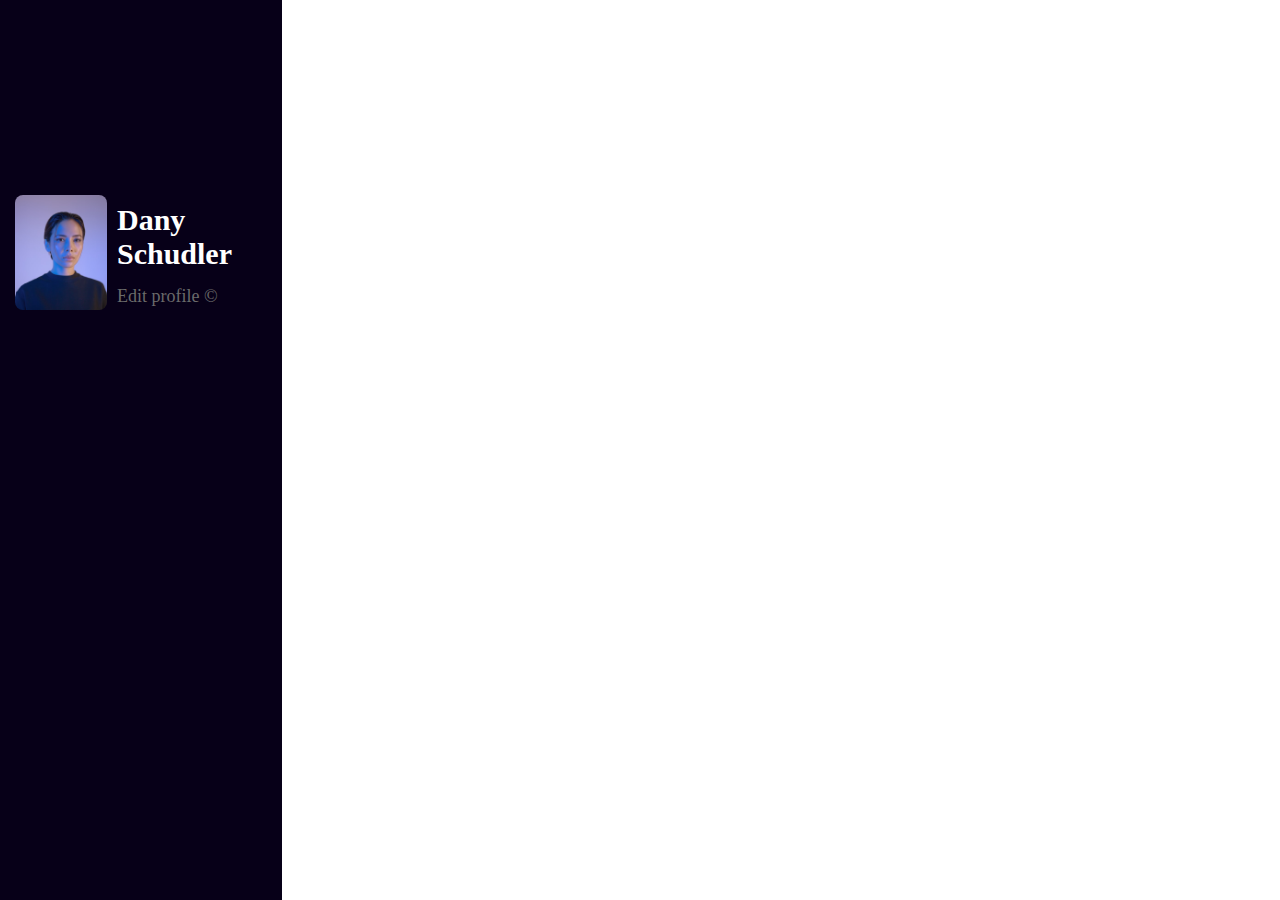
==== src/index.html @ fd9e2250 "Created a base struct for profile info" ====
<!DOCTYPE html>
<html lang="pt-br">
<head>
    <meta charset="UTF-8">
    <meta http-equiv="X-UA-Compatible" content="IE=edge">
    <meta name="viewport" content="width=device-width, initial-scale=1.0">
    <link rel="styleSheet" href="./style.css">
    <title>Music Library</title>
</head>
<body>
    <main>
        <aside class="side-bar">
            <section class="perfil-section">
                <div class="perfil-image">
                    <img src="../assets/profile.jpg" alt="Foto de perfil" />
                </div>
                <div class="perfil-info">
                    <h1>Dany Schudler</h1>
                    <p>Edit profile ©</p>
                </div>
            </section>
            <section class="menu-section">

            </section>
        </aside>
    </main>
</body>
</html>
---- src/style.css ----
* {
    margin: 0;
    padding: 0;
    box-sizing: border-box;
}

.side-bar {
    background-color: #070018;
    display: flex;
    flex-direction: column;
    height: 100vh;
    justify-content: space-around;
    width: 22%;
}

.perfil-section {
    display: flex;
    margin-left: 15px;
}

.perfil-image {
    width: 40%;
}

.perfil-image img {
    border-radius: 8px;
    width: 100%;
}

.perfil-info {
    display: flex;
    flex-direction: column;
    justify-content: space-around;
    margin-left: 10px;
}

.perfil-info h1{
    color: white;
    font-size: 30px;
}

.perfil-info p{
    color: #6A6A6A;
    font-size: 18px;
    transition: 0.5s;
}

.perfil-info p:hover{
    color: #b6b6b6;
    cursor: pointer;
}
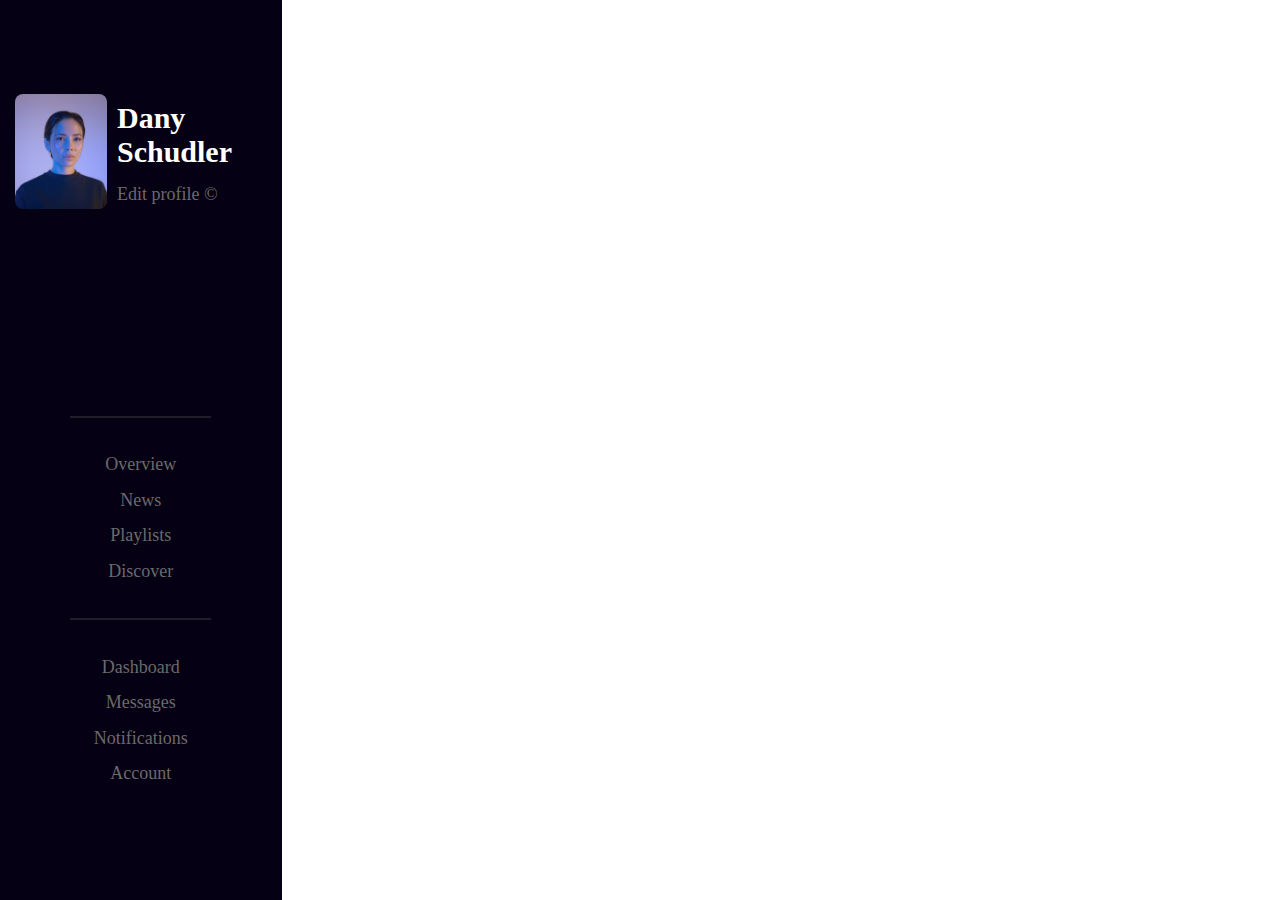
==== commit d9dac4f5: "Created a menu on the side bar" ====
--- a/src/index.html
+++ b/src/index.html
@@ -20,7 +20,20 @@
                 </div>
             </section>
             <section class="menu-section">
-
+                <hr class="menu-hr" />
+                <div class="menu-options">
+                    <p class="menu-option">Overview</p>
+                    <p class="menu-option">News</p>
+                    <p class="menu-option">Playlists</p>
+                    <p class="menu-option">Discover</p>
+                </div>
+                <hr class="menu-hr" />
+                <div class="menu-options">
+                    <p class="menu-option">Dashboard</p>
+                    <p class="menu-option">Messages</p>
+                    <p class="menu-option">Notifications</p>
+                    <p class="menu-option">Account</p>
+                </div>
             </section>
         </aside>
     </main>
--- a/src/style.css
+++ b/src/style.css
@@ -5,7 +5,7 @@
 }
 
 .side-bar {
-    background-color: #070018;
+    background-color: #060014;
     display: flex;
     flex-direction: column;
     height: 100vh;
@@ -48,4 +48,37 @@
 .perfil-info p:hover{
     color: #b6b6b6;
     cursor: pointer;
+}
+
+.menu-section {
+    align-items: center;
+    color: #6A6A6A;
+    display: flex;
+    flex-direction: column;
+    height: 45%;
+    justify-content: space-around;
+}
+
+.menu-options {
+    display: flex;
+    flex-direction: column;
+    height: 35%;
+    justify-content: space-around;
+    width: 80%;
+}
+
+.menu-option {
+    font-size: 18px;
+    text-align: center;
+    transition: 0.5s;
+}
+
+.menu-option:hover {
+    color: #b6b6b6;
+    cursor: pointer;
+}
+
+.menu-hr {
+    border: 1px solid #6a6a6a46;
+    width: 50%;
 }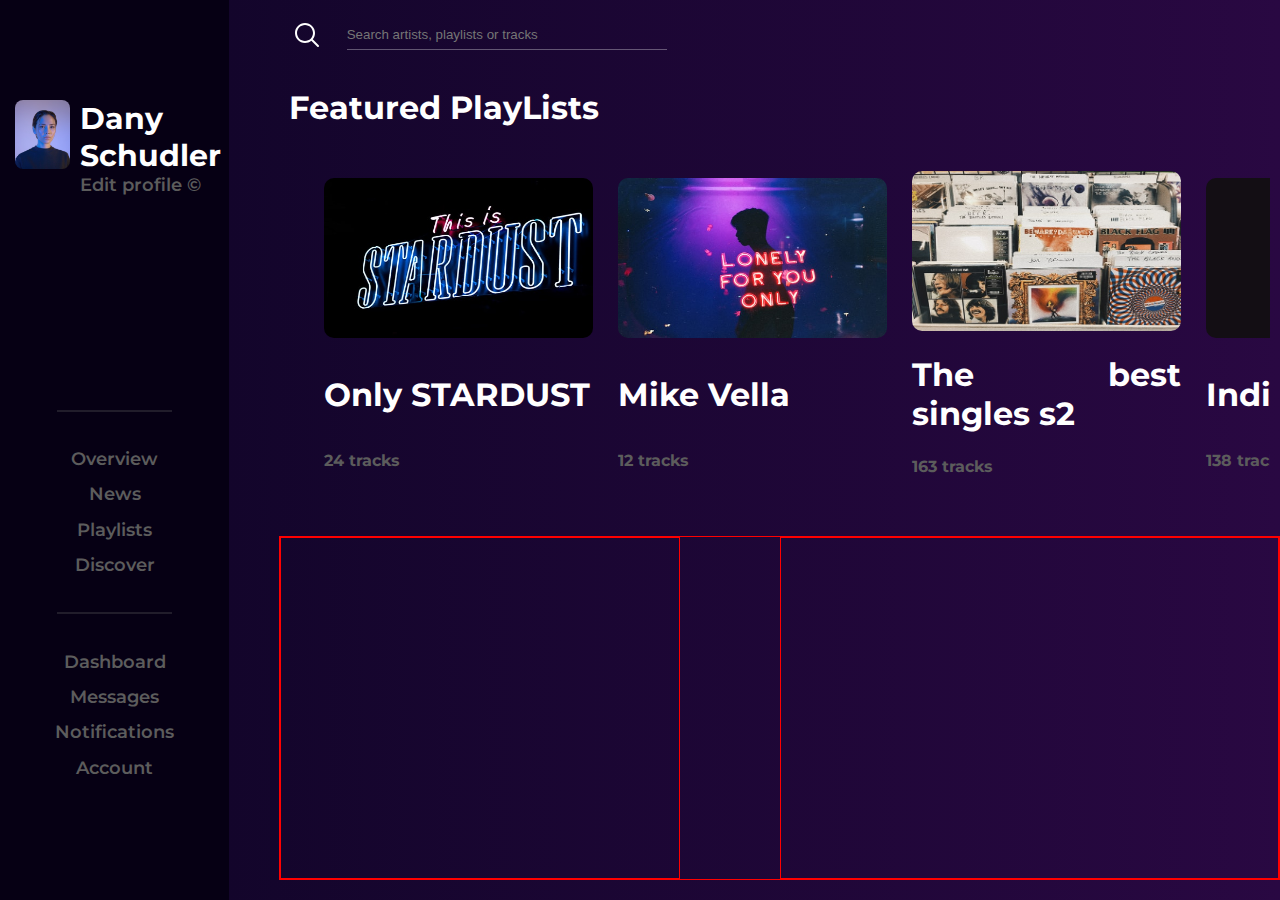
==== commit 9e02b0bd: "Created a section for playlists" ====
--- a/src/index.html
+++ b/src/index.html
@@ -5,6 +5,9 @@
     <meta http-equiv="X-UA-Compatible" content="IE=edge">
     <meta name="viewport" content="width=device-width, initial-scale=1.0">
     <link rel="styleSheet" href="./style.css">
+    <link rel="preconnect" href="https://fonts.googleapis.com">
+    <link rel="preconnect" href="https://fonts.gstatic.com" crossorigin>
+    <link href="https://fonts.googleapis.com/css2?family=Montserrat:wght@100&display=swap" rel="stylesheet">
     <title>Music Library</title>
 </head>
 <body>
@@ -36,6 +39,45 @@
                 </div>
             </section>
         </aside>
+        <section class="content-section">
+            <section class="search-container">
+                <img src="../assets/icons/icons8-search.svg" alt="Icone de busca">
+                <input placeholder="Search artists, playlists or tracks" />
+            </section>
+            <section class="playlists-content">
+                <h1>Featured PlayLists</h1>
+                <div class="playlists-container">
+                    <div class="playlist-card">
+                        <img src="../assets/playlist1.jpg" alt="Only STARDUST logo">
+                        <h1>Only STARDUST</h1>
+                        <p>24 tracks</p>
+                    </div>
+                    <div class="playlist-card">
+                        <img src="../assets/playlist2.jpg" alt="Mike Vella logo">
+                        <h1>Mike Vella</h1>
+                        <p>12 tracks</p>
+                    </div>
+                    <div class="playlist-card">
+                        <img src="../assets/playlist3.jpg" alt="The best singles s2 logo">
+                        <h1>The best singles s2</h1>
+                        <p>163 tracks</p>
+                    </div>
+                    <div class="playlist-card">
+                        <img src="../assets/playlist4.jpg" alt="Indies logo">
+                        <h1>Indies</h1>
+                        <p>138 tracks</p>
+                    </div>
+                </div>
+            </section>
+            <section class="views-tracks-content">
+                <div class="views-container">
+
+                </div>
+                <div class="tracks-container">
+                    
+                </div>
+            </section>
+        </section>
     </main>
 </body>
 </html>--- a/src/style.css
+++ b/src/style.css
@@ -2,6 +2,11 @@
     margin: 0;
     padding: 0;
     box-sizing: border-box;
+}
+
+main {
+    display: flex;
+    font-family: 'Montserrat', sans-serif;
 }
 
 .side-bar {
@@ -40,19 +45,21 @@
 }
 
 .perfil-info p{
-    color: #6A6A6A;
+    color: #5c5c5c;
     font-size: 18px;
+    font-weight: 600;
     transition: 0.5s;
 }
 
 .perfil-info p:hover{
-    color: #b6b6b6;
+    color: white;
     cursor: pointer;
+    transform: scale(1.05, 1.05);
 }
 
 .menu-section {
     align-items: center;
-    color: #6A6A6A;
+    color: #5c5c5c;
     display: flex;
     flex-direction: column;
     height: 45%;
@@ -69,16 +76,123 @@
 
 .menu-option {
     font-size: 18px;
+    font-weight: 600;
     text-align: center;
     transition: 0.5s;
 }
 
 .menu-option:hover {
-    color: #b6b6b6;
+    color: white;
     cursor: pointer;
+    transform: scale(1.2, 1.2);
 }
 
 .menu-hr {
     border: 1px solid #6a6a6a46;
     width: 50%;
+}
+
+.content-section {
+    background-image: linear-gradient(to right, #13052b, #290842);
+    display: flex;
+    flex-direction: column;
+    justify-content: space-between;
+    padding: 20px 0 20px 50px;
+    width: 100%;
+}
+
+.search-container {
+    display: flex;
+    justify-content: space-around;
+    width: 40%;
+}
+
+.search-container input{
+    border: none;
+    border-bottom: 1px solid rgba(255, 255, 255, 0.322);
+    background-color: transparent;
+    color: white;
+    width: 80%;
+}
+
+.search-container input:focus{
+    outline: none;
+}
+
+.search-container img{
+    filter: invert();
+    transition: 0.5s;
+}
+
+.search-container img:hover{
+    cursor: pointer;
+    transform: scale(1.2, 1.2);
+}
+
+.playlists-content {
+    display: flex;
+    color: white;
+    flex-direction: column;
+    height: 50%;
+    justify-content: space-between;
+    padding: 10px;
+    width: 100%;
+}
+
+.playlists-container {
+    display: flex;
+    height: 85%;
+    justify-content: flex-start;
+    overflow-x: scroll;
+    padding: 10px;
+}
+
+.playlists-container::-webkit-scrollbar {
+    height: 10px;
+}
+
+.playlists-container::-webkit-scrollbar-track {
+    background-color: rgba(255, 255, 255, 0.322);
+}
+
+.playlists-container::-webkit-scrollbar-thumb {
+    background-color: purple;
+}
+
+.playlist-card {
+    display: flex;
+    flex-direction: column;
+    font-weight: 700;
+    flex-shrink: 0;
+    justify-content: space-around;
+    margin-left: 25px;
+    text-align: justify;
+    width: 28%;
+}
+
+.playlist-card img{
+    border-radius: 10px;
+    height: 160px;
+    width: 100%;
+}
+
+.playlist-card p{
+    color: #5c5c5c;
+}
+
+.views-tracks-content {
+    border: 1px solid red;
+    display: flex;
+    height: 40%;
+    justify-content: space-between;
+}
+
+.views-container {
+    border: 1px solid red;
+    width: 40%;
+}
+
+.tracks-container {
+    border: 1px solid red;
+    width: 50%;
 }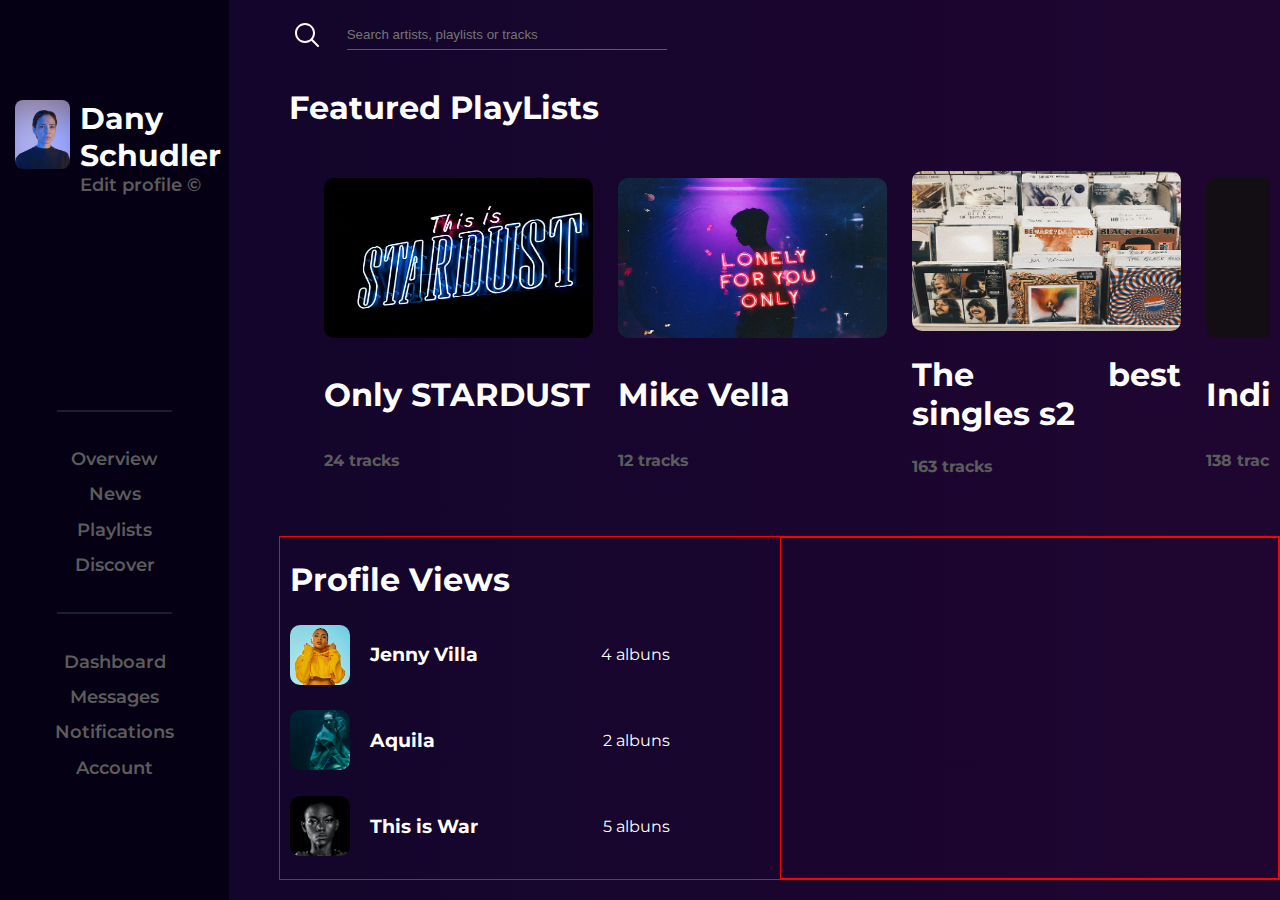
==== commit 8f4788b1: "Created section for profile views" ====
--- a/src/index.html
+++ b/src/index.html
@@ -70,9 +70,36 @@
                 </div>
             </section>
             <section class="views-tracks-content">
-                <div class="views-container">
-
-                </div>
+                <section class="views-container">
+                    <h1>Profile Views</h1>
+                    <div class="view-card">
+                        <div class="view-card-info">
+                            <div class="view-card-image-info">
+                                <div class="view-card-img1"></div>
+                            </div>
+                            <h3>Jenny Villa</h3>
+                        </div>
+                        <p>4 albuns</p>
+                    </div>
+                    <div class="view-card">
+                        <div class="view-card-info">
+                            <div class="view-card-image-info">
+                                <div class="view-card-img2"></div>
+                            </div>
+                            <h3>Aquila</h3>
+                        </div>
+                        <p>2 albuns</p>
+                    </div>
+                    <div class="view-card">
+                        <div class="view-card-info">
+                            <div class="view-card-image-info">
+                                <div class="view-card-img3"></div>
+                            </div>
+                            <h3>This is War</h3>
+                        </div>
+                        <p>5 albuns</p>
+                    </div>
+                </section>
                 <div class="tracks-container">
                     
                 </div>
--- a/src/style.css
+++ b/src/style.css
@@ -93,7 +93,7 @@
 }
 
 .content-section {
-    background-image: linear-gradient(to right, #13052b, #290842);
+    background-image: linear-gradient(to right, #13052b, #1f0631);
     display: flex;
     flex-direction: column;
     justify-content: space-between;
@@ -152,11 +152,13 @@
 }
 
 .playlists-container::-webkit-scrollbar-track {
-    background-color: rgba(255, 255, 255, 0.322);
+    border-radius: 15px;
+    background-color: #12011f;
 }
 
 .playlists-container::-webkit-scrollbar-thumb {
-    background-color: purple;
+    border-radius: 15px;
+    background-color: #2D0354;
 }
 
 .playlist-card {
@@ -188,8 +190,63 @@
 }
 
 .views-container {
-    border: 1px solid red;
+    display: flex;
+    flex-direction: column;
+    justify-content: space-around;
+    padding: 10px;
     width: 40%;
+}
+
+.views-container h1 {
+    color: white;
+    font-weight: 700;
+}
+
+.view-card {
+    align-items: center;
+    color: white;
+    display: flex;
+    justify-content: space-between;
+    width: 100%;
+}
+
+.view-card-img1 {
+    background-image: url('../assets/view1.jpg');
+    background-position: 50% 6%;
+    background-size: 150px;
+    border-radius: 10px;
+    height: 60px;
+    width: 60px;
+}
+
+.view-card-img2 {
+    background-image: url('../assets/view2.jpg');
+    background-position: 50% 50%;
+    background-size: 100px;
+    border-radius: 10px;
+    height: 60px;
+    width: 60px;
+}
+
+.view-card-img3 {
+    background-image: url('../assets/view3.jpg');
+    background-position: 50% 6%;
+    background-size: 115px;
+    border-radius: 10px;
+    height: 60px;
+    width: 60px;
+}
+
+.view-card-info {
+    align-items: center;
+    display: flex;
+    justify-content: flex-start;
+    width: 50%;
+}
+
+.view-card-info h3{
+    text-align: left;
+    margin-left: 20px;
 }
 
 .tracks-container {
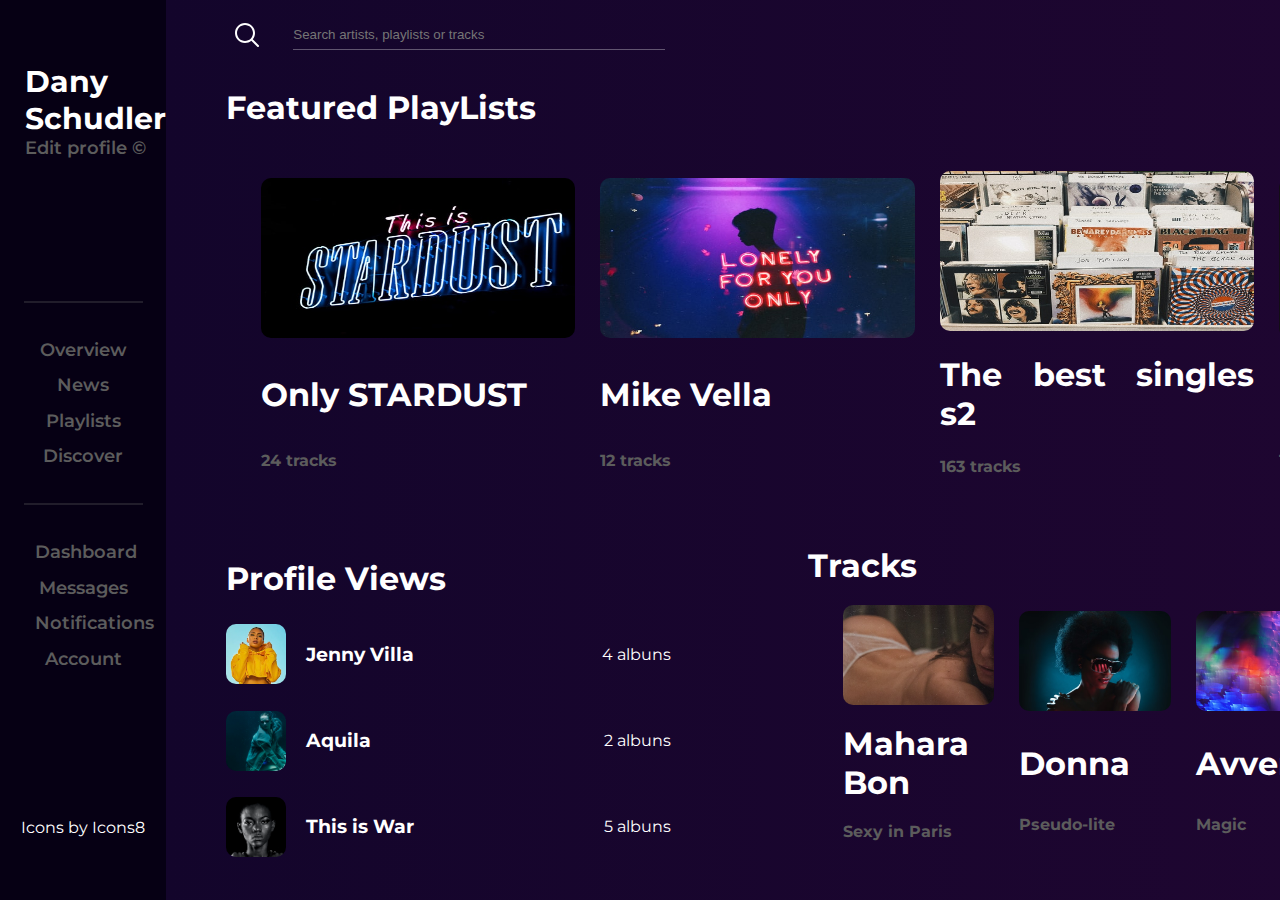
==== commit 6e599807: "Created tracks section" ====
--- a/src/index.html
+++ b/src/index.html
@@ -38,6 +38,7 @@
                     <p class="menu-option">Account</p>
                 </div>
             </section>
+            <a href="https://icons8.com/" target="_blank">Icons by Icons8</a>
         </aside>
         <section class="content-section">
             <section class="search-container">
@@ -101,7 +102,44 @@
                     </div>
                 </section>
                 <div class="tracks-container">
-                    
+                    <h1>Tracks</h1>
+                    <div class="tracks">
+                        <div class="track-card">
+                            <img src="../assets/track1.jpg" alt="Only STARDUST logo">
+                            <h1>Mahara Bon</h1>
+                            <p>Sexy in Paris</p>
+                        </div>
+                        <div class="track-card">
+                            <img src="../assets/track2.jpg" alt="Only STARDUST logo">
+                            <h1>Donna</h1>
+                            <p>Pseudo-lite</p>
+                        </div>
+                        <div class="track-card">
+                            <img src="../assets/track3.jpg" alt="Only STARDUST logo">
+                            <h1>Avven</h1>
+                            <p>Magic</p>
+                        </div>
+                        <div class="track-card">
+                            <img src="../assets/track4.jpg" alt="Only STARDUST logo">
+                            <h1>Corny</h1>
+                            <p>Living</p>
+                        </div>
+                        <div class="track-card">
+                            <img src="../assets/track5.jpg" alt="Only STARDUST logo">
+                            <h1>White Rabbit</h1>
+                            <p>Saloon</p>
+                        </div>
+                        <div class="track-card">
+                            <img src="../assets/track6.jpg" alt="Only STARDUST logo">
+                            <h1>Love</h1>
+                            <p>Night</p>
+                        </div>
+                        <div class="track-card">
+                            <img src="../assets/track7.jpg" alt="Only STARDUST logo">
+                            <h1>I found</h1>
+                            <p>Room</p>
+                        </div>
+                    </div>
                 </div>
             </section>
         </section>
--- a/src/style.css
+++ b/src/style.css
@@ -7,15 +7,41 @@
 main {
     display: flex;
     font-family: 'Montserrat', sans-serif;
+    overflow: hidden;
+}
+
+::-webkit-scrollbar {
+    height: 10px;
+}
+
+::-webkit-scrollbar-track {
+    border-radius: 15px;
+    background-color: #12011f;
+}
+
+::-webkit-scrollbar-thumb {
+    border-radius: 15px;
+    background-color: #2D0354;
 }
 
 .side-bar {
+    align-items: center;
     background-color: #060014;
     display: flex;
     flex-direction: column;
     height: 100vh;
     justify-content: space-around;
     width: 22%;
+}
+
+.side-bar a {
+    color: white;
+    text-decoration: none;
+}
+
+.side-bar a:hover {
+    color: rgb(255, 0, 255);
+    text-decoration: none;
 }
 
 .perfil-section {
@@ -89,7 +115,7 @@
 
 .menu-hr {
     border: 1px solid #6a6a6a46;
-    width: 50%;
+    width: 100%;
 }
 
 .content-section {
@@ -147,20 +173,6 @@
     padding: 10px;
 }
 
-.playlists-container::-webkit-scrollbar {
-    height: 10px;
-}
-
-.playlists-container::-webkit-scrollbar-track {
-    border-radius: 15px;
-    background-color: #12011f;
-}
-
-.playlists-container::-webkit-scrollbar-thumb {
-    border-radius: 15px;
-    background-color: #2D0354;
-}
-
 .playlist-card {
     display: flex;
     flex-direction: column;
@@ -176,6 +188,12 @@
     border-radius: 10px;
     height: 160px;
     width: 100%;
+    transition: 0.5s;
+}
+
+.playlist-card img:hover{
+    cursor: pointer;
+    transform: scale(1.1, 1.1);
 }
 
 .playlist-card p{
@@ -183,10 +201,10 @@
 }
 
 .views-tracks-content {
-    border: 1px solid red;
     display: flex;
     height: 40%;
     justify-content: space-between;
+    width: 100%;
 }
 
 .views-container {
@@ -250,6 +268,45 @@
 }
 
 .tracks-container {
-    border: 1px solid red;
+    padding: 10px;
     width: 50%;
+}
+
+.tracks-container h1 {
+    color: white;
+}
+
+.tracks {
+    display: flex;
+    height: 85%;
+    justify-content: flex-start;
+    overflow-x: scroll;
+    padding: 10px;
+}
+
+.track-card {
+    display: flex;
+    flex-direction: column;
+    font-weight: 700;
+    flex-shrink: 0;
+    justify-content: space-around;
+    margin-left: 25px;
+    text-align: justify;
+    width: 28%;
+}
+
+.track-card p {
+    color: #5c5c5c; 
+}
+
+.track-card img {
+    border-radius: 10px;
+    height: 100px;
+    width: 100%;
+    transition: 0.5s;
+}
+
+.track-card img:hover {
+    cursor: pointer;
+    transform: scale(1.1, 1.1);
 }